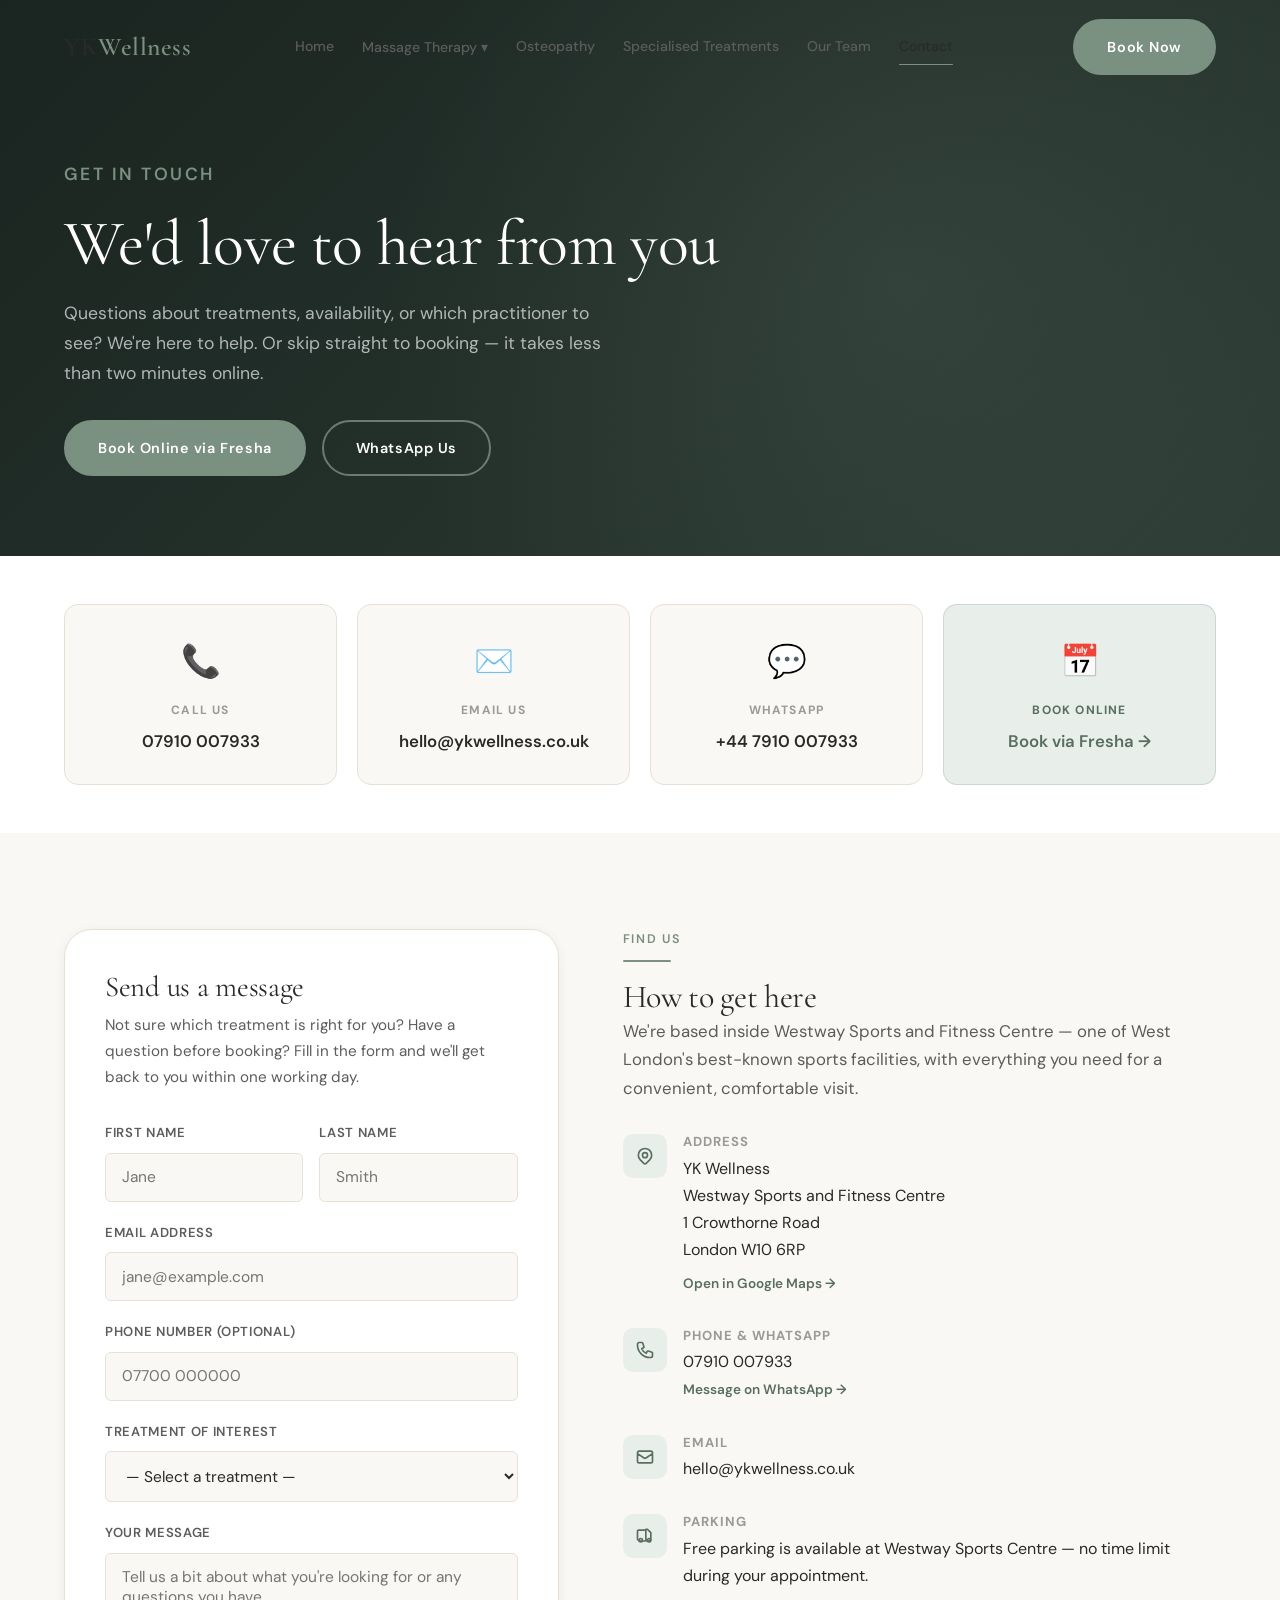
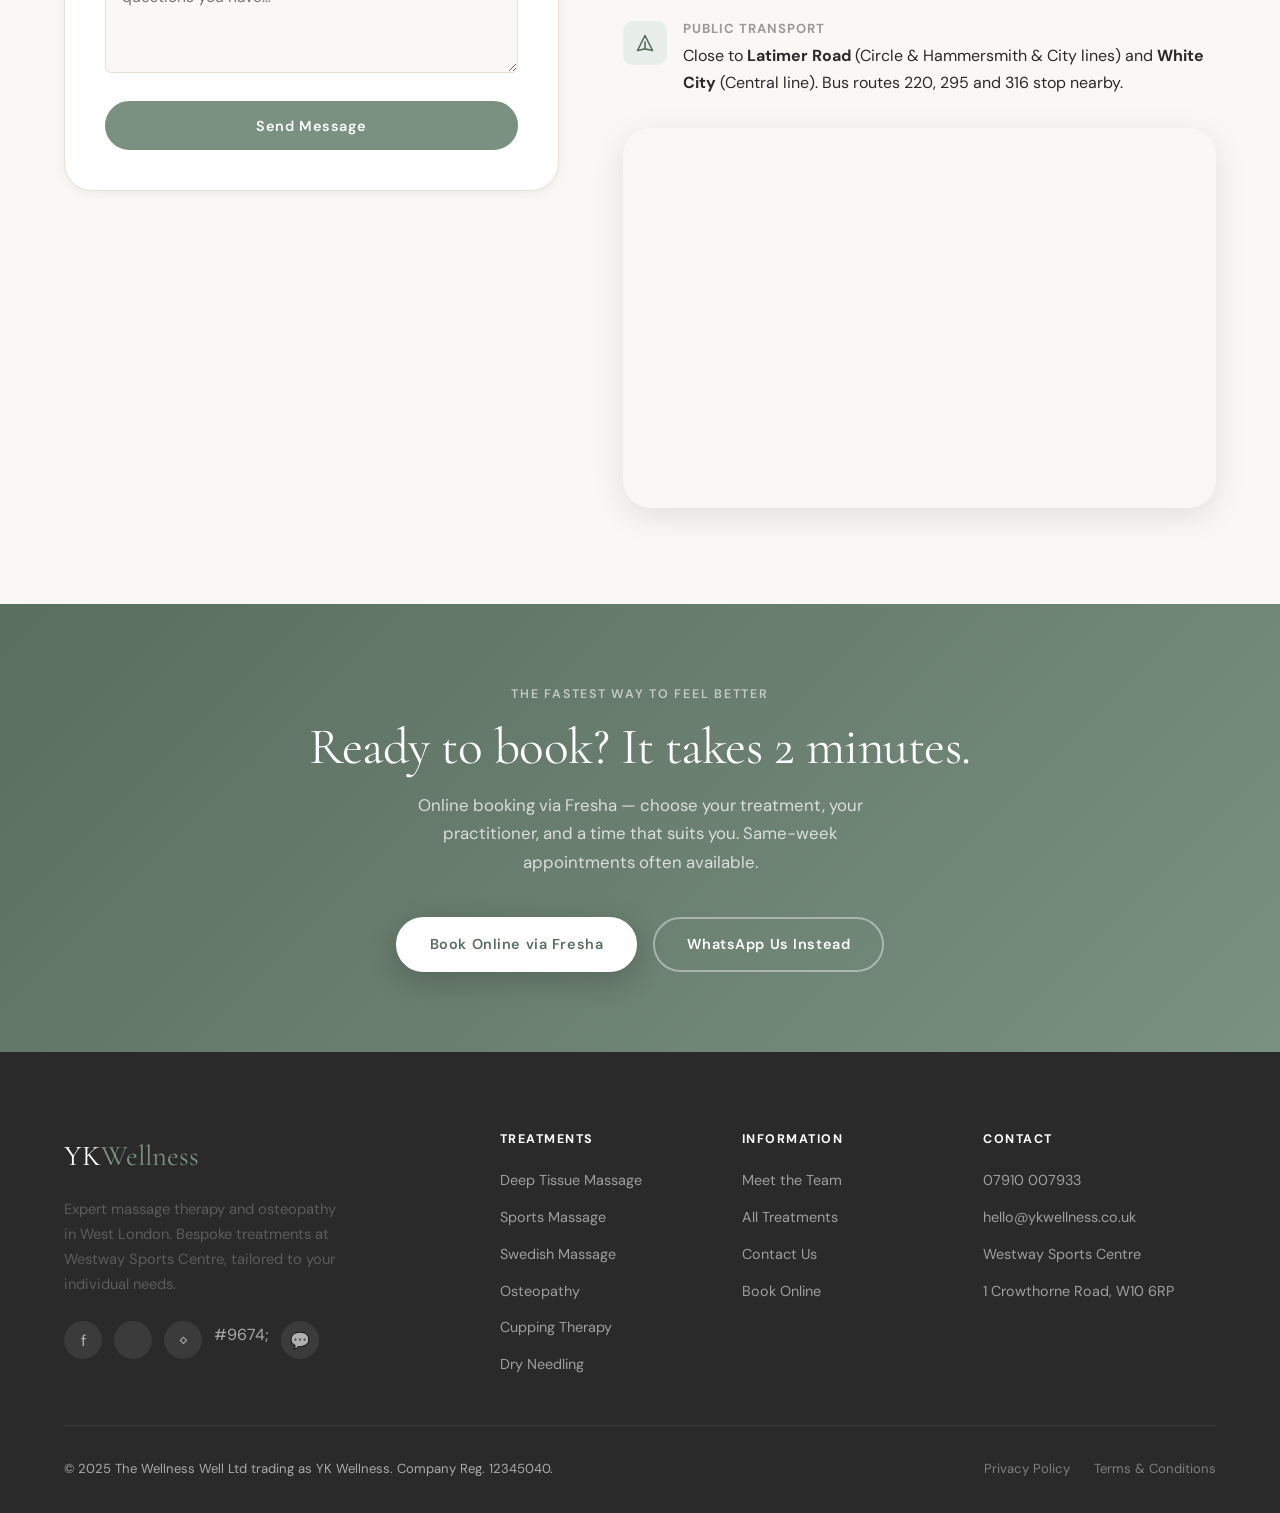
==== contact.html @ 4bd5314b "Add files via upload" ====
<!DOCTYPE html>
<html lang="en">
<head>
  <meta charset="UTF-8" />
  <meta name="viewport" content="width=device-width, initial-scale=1.0" />
  <title>Contact Us | YK Wellness — West London</title>
  <meta name="description" content="Get in touch with YK Wellness at Westway Sports Centre, West London. Call, email or book online via Fresha. Free parking available." />
  <link rel="preconnect" href="https://fonts.googleapis.com" />
  <link rel="preconnect" href="https://fonts.gstatic.com" crossorigin />
  <link href="https://fonts.googleapis.com/css2?family=Cormorant+Garamond:ital,wght@0,300;0,400;0,600;1,300;1,400&family=DM+Sans:wght@400;500;600;700&display=swap" rel="stylesheet" />
  <link rel="stylesheet" href="style.css" />
</head>
<body>
<nav class="nav" id="nav">
  <div class="container">
    <div class="nav__inner">
      <a href="index.html" class="nav__logo">YK<span>Wellness</span></a>
      <div class="nav__links">
        <a href="index.html">Home</a>
        <div class="nav__dropdown">
          <a href="massage-therapy.html">Massage Therapy ▾</a>
          <div class="nav__dropdown-menu">
            <a href="deep-tissue.html">Deep Tissue Massage</a>
            <a href="sports-massage.html">Sports Massage</a>
            <a href="swedish-massage.html">Swedish Massage</a>
            <a href="specialised-treatments.html">CBD Massage</a>
            <a href="specialised-treatments.html">Lymphatic Drainage</a>
          </div>
        </div>
        <a href="osteopathy.html">Osteopathy</a>
        <a href="specialised-treatments.html">Specialised Treatments</a>
        <a href="team.html">Our Team</a>
        <a href="contact.html" class="active">Contact</a>
      </div>
      <a href="https://www.fresha.com/a/yk-wellness-london-westway-sports-fitness-centre-uk-1-crowthorne-road-git4ohyh" target="_blank" class="btn btn-primary nav__cta">Book Now</a>
      <button class="nav__hamburger" id="hamburger"><span></span><span></span><span></span></button>
    </div>
  </div>
</nav>
<div class="nav__mobile" id="mobileNav">
  <a href="index.html">Home</a>
  <a href="massage-therapy.html">Massage Therapy</a>
  <div class="nav__mobile-sub">
    <a href="deep-tissue.html">— Deep Tissue</a>
    <a href="sports-massage.html">— Sports Massage</a>
    <a href="swedish-massage.html">— Swedish Massage</a>
  </div>
  <a href="osteopathy.html">Osteopathy</a>
  <a href="specialised-treatments.html">Specialised Treatments</a>
  <a href="team.html">Our Team</a>
  <a href="contact.html">Contact</a>
  <a href="https://www.fresha.com/a/yk-wellness-london-westway-sports-fitness-centre-uk-1-crowthorne-road-git4ohyh" target="_blank" class="btn btn-primary">Book Appointment</a>
</div>

<div class="page-hero">
  <div class="container page-hero__content">
    <p class="eyebrow">Get in Touch</p>
    <h1>We'd love to hear from you</h1>
    <p>Questions about treatments, availability, or which practitioner to see? We're here to help. Or skip straight to booking — it takes less than two minutes online.</p>
    <div class="page-hero__actions">
      <a href="https://www.fresha.com/a/yk-wellness-london-westway-sports-fitness-centre-uk-1-crowthorne-road-git4ohyh" target="_blank" class="btn btn-primary">Book Online via Fresha</a>
      <a href="https://api.whatsapp.com/send/?phone=%2B447910007933&text&type=phone_number&app_absent=0" target="_blank" class="btn btn-outline" style="color:#fff;border-color:rgba(255,255,255,0.35);">WhatsApp Us</a>
    </div>
  </div>
</div>

<!-- QUICK CONTACT CARDS -->
<section class="bg-white" style="padding:3rem 0;">
  <div class="container">
    <div style="display:grid;grid-template-columns:repeat(auto-fit,minmax(220px,1fr));gap:1.25rem;">
      <a href="tel:07910007933" style="text-decoration:none;">
        <div style="background:var(--ivory);border:1px solid var(--sand);border-radius:var(--radius-md);padding:1.8rem;text-align:center;transition:var(--transition);" onmouseover="this.style.boxShadow='var(--shadow-md)';this.style.transform='translateY(-3px)'" onmouseout="this.style.boxShadow='none';this.style.transform='none'">
          <div style="font-size:2rem;margin-bottom:0.75rem;">📞</div>
          <div style="font-size:0.75rem;font-weight:700;letter-spacing:0.1em;text-transform:uppercase;color:var(--light);margin-bottom:0.4rem;">Call Us</div>
          <div style="font-weight:600;color:var(--charcoal);font-size:1.05rem;">07910 007933</div>
        </div>
      </a>
      <a href="mailto:hello@ykwellness.co.uk" style="text-decoration:none;">
        <div style="background:var(--ivory);border:1px solid var(--sand);border-radius:var(--radius-md);padding:1.8rem;text-align:center;transition:var(--transition);" onmouseover="this.style.boxShadow='var(--shadow-md)';this.style.transform='translateY(-3px)'" onmouseout="this.style.boxShadow='none';this.style.transform='none'">
          <div style="font-size:2rem;margin-bottom:0.75rem;">✉️</div>
          <div style="font-size:0.75rem;font-weight:700;letter-spacing:0.1em;text-transform:uppercase;color:var(--light);margin-bottom:0.4rem;">Email Us</div>
          <div style="font-weight:600;color:var(--charcoal);font-size:1.05rem;">hello@ykwellness.co.uk</div>
        </div>
      </a>
      <a href="https://api.whatsapp.com/send/?phone=%2B447910007933&text&type=phone_number&app_absent=0" target="_blank" style="text-decoration:none;">
        <div style="background:var(--ivory);border:1px solid var(--sand);border-radius:var(--radius-md);padding:1.8rem;text-align:center;transition:var(--transition);" onmouseover="this.style.boxShadow='var(--shadow-md)';this.style.transform='translateY(-3px)'" onmouseout="this.style.boxShadow='none';this.style.transform='none'">
          <div style="font-size:2rem;margin-bottom:0.75rem;">💬</div>
          <div style="font-size:0.75rem;font-weight:700;letter-spacing:0.1em;text-transform:uppercase;color:var(--light);margin-bottom:0.4rem;">WhatsApp</div>
          <div style="font-weight:600;color:var(--charcoal);font-size:1.05rem;">+44 7910 007933</div>
        </div>
      </a>
      <a href="https://www.fresha.com/a/yk-wellness-london-westway-sports-fitness-centre-uk-1-crowthorne-road-git4ohyh" target="_blank" style="text-decoration:none;">
        <div style="background:var(--sage-light);border:1px solid rgba(122,144,128,0.25);border-radius:var(--radius-md);padding:1.8rem;text-align:center;transition:var(--transition);" onmouseover="this.style.boxShadow='var(--shadow-md)';this.style.transform='translateY(-3px)'" onmouseout="this.style.boxShadow='none';this.style.transform='none'">
          <div style="font-size:2rem;margin-bottom:0.75rem;">📅</div>
          <div style="font-size:0.75rem;font-weight:700;letter-spacing:0.1em;text-transform:uppercase;color:var(--sage-dark);margin-bottom:0.4rem;">Book Online</div>
          <div style="font-weight:600;color:var(--sage-dark);font-size:1.05rem;">Book via Fresha →</div>
        </div>
      </a>
    </div>
  </div>
</section>

<!-- FORM + INFO -->
<section class="bg-ivory">
  <div class="container">
    <div class="contact-grid">

      <!-- FORM -->
      <div class="contact-form-wrap fade-up">
        <h3>Send us a message</h3>
        <p>Not sure which treatment is right for you? Have a question before booking? Fill in the form and we'll get back to you within one working day.</p>
        <form onsubmit="handleForm(event)">
          <div class="form-row">
            <div class="form-group">
              <label for="fname">First Name</label>
              <input type="text" id="fname" name="fname" placeholder="Jane" required />
            </div>
            <div class="form-group">
              <label for="lname">Last Name</label>
              <input type="text" id="lname" name="lname" placeholder="Smith" required />
            </div>
          </div>
          <div class="form-group">
            <label for="email">Email Address</label>
            <input type="email" id="email" name="email" placeholder="jane@example.com" required />
          </div>
          <div class="form-group">
            <label for="phone">Phone Number (optional)</label>
            <input type="tel" id="phone" name="phone" placeholder="07700 000000" />
          </div>
          <div class="form-group">
            <label for="treatment">Treatment of Interest</label>
            <select id="treatment" name="treatment">
              <option value="">— Select a treatment —</option>
              <option>Deep Tissue Massage</option>
              <option>Sports Massage</option>
              <option>Swedish Massage</option>
              <option>CBD Massage</option>
              <option>Lymphatic Drainage</option>
              <option>Cupping Therapy</option>
              <option>Dry Needling</option>
              <option>Osteopathy</option>
              <option>Not sure — need advice</option>
            </select>
          </div>
          <div class="form-group">
            <label for="message">Your Message</label>
            <textarea id="message" name="message" placeholder="Tell us a bit about what you're looking for or any questions you have…"></textarea>
          </div>
          <button type="submit" class="btn btn-primary" style="width:100%;justify-content:center;">Send Message</button>
        </form>
        <div id="form-success" style="display:none;margin-top:1.5rem;background:var(--sage-light);border-radius:var(--radius-md);padding:1.5rem;text-align:center;">
          <div style="font-size:2rem;margin-bottom:0.5rem;">✓</div>
          <h4 style="font-family:var(--font-sans);margin-bottom:0.4rem;">Message sent!</h4>
          <p style="font-size:0.9rem;margin:0;">Thanks for getting in touch. We'll reply within one working day.</p>
        </div>
      </div>

      <!-- VISIT INFO -->
      <div class="fade-up">
        <div class="visit-details">
          <div>
            <p class="eyebrow">Find Us</p>
            <div class="divider" style="margin-top:0.6rem;"></div>
            <h2 style="font-size:2rem;margin-top:0.5rem;">How to get here</h2>
            <p>We're based inside Westway Sports and Fitness Centre — one of West London's best-known sports facilities, with everything you need for a convenient, comfortable visit.</p>
          </div>

          <div class="visit-detail-item">
            <div class="visit-detail-icon">
              <svg width="20" height="20" fill="none" viewBox="0 0 24 24" stroke="currentColor" stroke-width="2"><path stroke-linecap="round" stroke-linejoin="round" d="M17.657 16.657L13.414 20.9a1.998 1.998 0 01-2.827 0l-4.244-4.243a8 8 0 1111.314 0z"/><path stroke-linecap="round" stroke-linejoin="round" d="M15 11a3 3 0 11-6 0 3 3 0 016 0z"/></svg>
            </div>
            <div>
              <h4>Address</h4>
              <p>YK Wellness<br />Westway Sports and Fitness Centre<br />1 Crowthorne Road<br />London W10 6RP</p>
              <a href="https://maps.google.com/?q=Westway+Sports+Centre+1+Crowthorne+Road+London+W10+6RP" target="_blank" style="display:inline-flex;align-items:center;gap:0.4rem;font-size:0.85rem;font-weight:600;color:var(--sage-dark);margin-top:0.5rem;">Open in Google Maps →</a>
            </div>
          </div>

          <div class="visit-detail-item">
            <div class="visit-detail-icon">
              <svg width="20" height="20" fill="none" viewBox="0 0 24 24" stroke="currentColor" stroke-width="2"><path stroke-linecap="round" stroke-linejoin="round" d="M3 5a2 2 0 012-2h3.28a1 1 0 01.948.684l1.498 4.493a1 1 0 01-.502 1.21l-2.257 1.13a11.042 11.042 0 005.516 5.516l1.13-2.257a1 1 0 011.21-.502l4.493 1.498a1 1 0 01.684.949V19a2 2 0 01-2 2h-1C9.716 21 3 14.284 3 6V5z"/></svg>
            </div>
            <div>
              <h4>Phone &amp; WhatsApp</h4>
              <a href="tel:07910007933" style="display:block;font-size:1rem;color:var(--charcoal);">07910 007933</a>
              <a href="https://api.whatsapp.com/send/?phone=%2B447910007933&text&type=phone_number&app_absent=0" target="_blank" style="font-size:0.85rem;color:var(--sage-dark);font-weight:600;">Message on WhatsApp →</a>
            </div>
          </div>

          <div class="visit-detail-item">
            <div class="visit-detail-icon">
              <svg width="20" height="20" fill="none" viewBox="0 0 24 24" stroke="currentColor" stroke-width="2"><path stroke-linecap="round" stroke-linejoin="round" d="M3 8l7.89 5.26a2 2 0 002.22 0L21 8M5 19h14a2 2 0 002-2V7a2 2 0 00-2-2H5a2 2 0 00-2 2v10a2 2 0 002 2z"/></svg>
            </div>
            <div>
              <h4>Email</h4>
              <a href="mailto:hello@ykwellness.co.uk" style="font-size:1rem;color:var(--charcoal);">hello@ykwellness.co.uk</a>
            </div>
          </div>

          <div class="visit-detail-item">
            <div class="visit-detail-icon">
              <svg width="20" height="20" fill="none" viewBox="0 0 24 24" stroke="currentColor" stroke-width="2"><path d="M9 17a2 2 0 11-4 0 2 2 0 014 0zM19 17a2 2 0 11-4 0 2 2 0 014 0z"/><path stroke-linecap="round" stroke-linejoin="round" d="M13 16V6a1 1 0 00-1-1H4a1 1 0 00-1 1v10l2 2h10M13 16l2 2h2l2-2V8l-4-4h-2"/></svg>
            </div>
            <div>
              <h4>Parking</h4>
              <p>Free parking is available at Westway Sports Centre — no time limit during your appointment.</p>
            </div>
          </div>

          <div class="visit-detail-item">
            <div class="visit-detail-icon">
              <svg width="20" height="20" fill="none" viewBox="0 0 24 24" stroke="currentColor" stroke-width="2"><path stroke-linecap="round" stroke-linejoin="round" d="M12 19l9 2-9-18-9 18 9-2zm0 0v-8"/></svg>
            </div>
            <div>
              <h4>Public Transport</h4>
              <p>Close to <strong>Latimer Road</strong> (Circle &amp; Hammersmith &amp; City lines) and <strong>White City</strong> (Central line). Bus routes 220, 295 and 316 stop nearby.</p>
            </div>
          </div>

          <!-- Map placeholder -->
          <div style="border-radius:var(--radius-lg);overflow:hidden;box-shadow:var(--shadow-md);">
            <iframe src="https://www.google.com/maps/embed?pb=!1m18!1m12!1m3!1d2783.496058748103!2d-0.22262122325936398!3d51.51615701006345!2m3!1f0!2f0!3f0!3m2!1i1024!2i768!4f13.1!3m3!1m2!1s0x48761018edd5e72d%3A0xad5518ba53d1a609!2sYK%20Wellness!5e1!3m2!1sen!2suk!4v1776879716383!5m2!1sen!2suk" width="100%" height="380" style="border:0;display:block;" allowfullscreen="" loading="lazy" referrerpolicy="no-referrer-when-downgrade"></iframe>
          </div>
        </div>
      </div>

    </div>
  </div>
</section>

<!-- BOOKING CTA -->
<div class="cta-band">
  <div class="container">
    <p class="eyebrow" style="color:rgba(255,255,255,0.6);margin-bottom:0.75rem;">The fastest way to feel better</p>
    <h2>Ready to book? It takes 2 minutes.</h2>
    <p>Online booking via Fresha — choose your treatment, your practitioner, and a time that suits you. Same-week appointments often available.</p>
    <div style="display:flex;gap:1rem;justify-content:center;flex-wrap:wrap;">
      <a href="https://www.fresha.com/a/yk-wellness-london-westway-sports-fitness-centre-uk-1-crowthorne-road-git4ohyh" target="_blank" class="btn btn-white">Book Online via Fresha</a>
      <a href="https://api.whatsapp.com/send/?phone=%2B447910007933&text&type=phone_number&app_absent=0" target="_blank" class="btn btn-outline" style="color:#fff;border-color:rgba(255,255,255,0.4);">WhatsApp Us Instead</a>
    </div>
  </div>
</div>

<footer>
  <div class="container">
    <div class="footer-grid">
      <div class="footer-brand">
        <a href="index.html" class="footer-logo">YK<span>Wellness</span></a>
        <p>Expert massage therapy and osteopathy in West London. Bespoke treatments at Westway Sports Centre, tailored to your individual needs.</p>
        <div class="footer-social">
          <a href="https://www.facebook.com/ykwellness.london/" target="_blank" class="social-btn" aria-label="Facebook">f</a>
          <a href="https://www.instagram.com/ykwellness/" target="_blank" class="social-btn" aria-label="Instagram"><a href="#" class="social-btn">&#9674;</a>#9674;</a>
          <a href="https://api.whatsapp.com/send/?phone=%2B447910007933&text&type=phone_number&app_absent=0" class="social-btn">&#128172;</a>
        </div>
      </div>
      <div class="footer-col"><h5>Treatments</h5><ul><li><a href="deep-tissue.html">Deep Tissue Massage</a></li><li><a href="sports-massage.html">Sports Massage</a></li><li><a href="swedish-massage.html">Swedish Massage</a></li><li><a href="osteopathy.html">Osteopathy</a></li><li><a href="specialised-treatments.html">Cupping Therapy</a></li><li><a href="specialised-treatments.html">Dry Needling</a></li></ul></div>
      <div class="footer-col"><h5>Information</h5><ul><li><a href="team.html">Meet the Team</a></li><li><a href="massage-therapy.html">All Treatments</a></li><li><a href="contact.html">Contact Us</a></li><li><a href="https://www.fresha.com/a/yk-wellness-london-westway-sports-fitness-centre-uk-1-crowthorne-road-git4ohyh" target="_blank">Book Online</a></li></ul></div>
      <div class="footer-col"><h5>Contact</h5><ul><li><a href="tel:07910007933">07910 007933</a></li><li><a href="mailto:hello@ykwellness.co.uk">hello@ykwellness.co.uk</a></li><li><a href="#">Westway Sports Centre</a></li><li><a href="#">1 Crowthorne Road, W10 6RP</a></li></ul></div>
    </div>
    <div class="footer-bottom">
      <span>© 2025 The Wellness Well Ltd trading as YK Wellness. Company Reg. 12345040.</span>
      <div style="display:flex;gap:1.5rem;"><a href="#">Privacy Policy</a><a href="#">Terms & Conditions</a></div>
    </div>
  </div>
</footer>

<script src="main.js"></script>
<script>
function handleForm(e) {
  e.preventDefault();
  document.querySelector('form').style.display = 'none';
  document.getElementById('form-success').style.display = 'block';
}
</script>
</body>
</html>
---- style.css ----
/* =============================================
   YK WELLNESS — Design System
   ============================================= */

:root {
  --ivory:     #faf8f5;
  --white:     #ffffff;
  --sand:      #e8e0d5;
  --stone:     #c9bfb0;
  --sage:      #7a9080;
  --sage-dark: #5a6e60;
  --sage-light:#e8eeea;
  --charcoal:  #2a2a2a;
  --mid:       #5c5c5c;
  --light:     #9a9a9a;
  --accent:    #b5825a;
  --accent-lt: #f5ede6;

  --font-serif: 'Cormorant Garamond', 'Georgia', serif;
  --font-sans:  'DM Sans', 'Helvetica Neue', sans-serif;

  --radius-sm: 6px;
  --radius-md: 14px;
  --radius-lg: 28px;
  --shadow-sm: 0 2px 12px rgba(0,0,0,0.06);
  --shadow-md: 0 8px 32px rgba(0,0,0,0.10);
  --shadow-lg: 0 20px 60px rgba(0,0,0,0.14);
  --transition: all 0.3s cubic-bezier(0.4,0,0.2,1);
}

/* Reset */
*, *::before, *::after { box-sizing: border-box; margin: 0; padding: 0; }
html { scroll-behavior: smooth; font-size: 16px; }
body {
  font-family: var(--font-sans);
  background: var(--ivory);
  color: var(--charcoal);
  line-height: 1.7;
  -webkit-font-smoothing: antialiased;
}
img { max-width: 100%; display: block; }
a { color: inherit; text-decoration: none; }
ul { list-style: none; }

/* Typography */
h1,h2,h3,h4,h5 {
  font-family: var(--font-serif);
  font-weight: 400;
  line-height: 1.2;
  letter-spacing: -0.01em;
}
h1 { font-size: clamp(2.6rem, 6vw, 5rem); }
h2 { font-size: clamp(2rem, 4vw, 3.2rem); }
h3 { font-size: clamp(1.4rem, 2.5vw, 2rem); }
h4 { font-size: 1.25rem; }
p  { color: var(--mid); font-size: 1.05rem; }

.eyebrow {
  font-family: var(--font-sans);
  font-size: 0.78rem;
  font-weight: 600;
  letter-spacing: 0.14em;
  text-transform: uppercase;
  color: var(--sage);
}

/* Layout */
.container { max-width: 1200px; margin: 0 auto; padding: 0 1.5rem; }
.container--narrow { max-width: 780px; margin: 0 auto; padding: 0 1.5rem; }
section { padding: 6rem 0; }

/* Buttons */
.btn {
  display: inline-flex;
  align-items: center;
  gap: 0.5rem;
  font-family: var(--font-sans);
  font-size: 0.9rem;
  font-weight: 600;
  letter-spacing: 0.04em;
  padding: 0.85rem 2rem;
  border-radius: 100px;
  border: 2px solid transparent;
  cursor: pointer;
  transition: var(--transition);
  white-space: nowrap;
}
.btn-primary {
  background: var(--sage);
  color: var(--white);
  border-color: var(--sage);
}
.btn-primary:hover {
  background: var(--sage-dark);
  border-color: var(--sage-dark);
  transform: translateY(-1px);
  box-shadow: 0 6px 20px rgba(90,110,96,0.35);
}
.btn-outline {
  background: transparent;
  color: var(--charcoal);
  border-color: var(--charcoal);
}
.btn-outline:hover {
  background: var(--charcoal);
  color: var(--white);
  transform: translateY(-1px);
}
.btn-white {
  background: var(--white);
  color: var(--sage-dark);
  border-color: var(--white);
}
.btn-white:hover {
  background: var(--ivory);
  transform: translateY(-1px);
  box-shadow: 0 6px 20px rgba(0,0,0,0.12);
}

/* =============================================
   NAVIGATION
   ============================================= */
.nav {
  position: fixed;
  top: 0; left: 0; right: 0;
  z-index: 1000;
  transition: var(--transition);
  padding: 1.2rem 0;
}
.nav.scrolled {
  background: rgba(250,248,245,0.96);
  backdrop-filter: blur(12px);
  -webkit-backdrop-filter: blur(12px);
  box-shadow: 0 1px 0 rgba(0,0,0,0.06);
  padding: 0.8rem 0;
}
.nav__inner {
  display: flex;
  align-items: center;
  justify-content: space-between;
  gap: 2rem;
}
.nav__logo {
  font-family: var(--font-serif);
  font-size: 1.6rem;
  font-weight: 600;
  color: var(--charcoal);
  letter-spacing: 0.02em;
  flex-shrink: 0;
}
.nav__logo span { color: var(--sage); }
.nav__links {
  display: flex;
  align-items: center;
  gap: 0.25rem;
}
.nav__links a {
  font-size: 0.88rem;
  font-weight: 500;
  color: var(--mid);
  padding: 0.4rem 0.75rem;
  border-radius: 6px;
  transition: var(--transition);
  position: relative;
}
.nav__links a:hover, .nav__links a.active { color: var(--charcoal); }
.nav__links a::after {
  content: '';
  position: absolute;
  bottom: 0; left: 0.75rem; right: 0.75rem;
  height: 1.5px;
  background: var(--sage);
  transform: scaleX(0);
  transition: var(--transition);
  border-radius: 2px;
}
.nav__links a:hover::after, .nav__links a.active::after { transform: scaleX(1); }

/* Dropdown */
.nav__dropdown { position: relative; }
.nav__dropdown-menu {
  position: absolute;
  top: calc(100% + 0.75rem);
  left: 50%;
  transform: translateX(-50%) translateY(8px);
  background: var(--white);
  border-radius: var(--radius-md);
  box-shadow: var(--shadow-lg);
  padding: 0.75rem;
  min-width: 220px;
  opacity: 0;
  pointer-events: none;
  transition: var(--transition);
  border: 1px solid var(--sand);
}
.nav__dropdown:hover .nav__dropdown-menu,
.nav__dropdown:focus-within .nav__dropdown-menu {
  opacity: 1;
  pointer-events: all;
  transform: translateX(-50%) translateY(0);
}
.nav__dropdown-menu a {
  display: block;
  padding: 0.55rem 0.9rem;
  border-radius: 6px;
  font-size: 0.88rem;
  color: var(--mid);
  white-space: nowrap;
}
.nav__dropdown-menu a::after { display: none; }
.nav__dropdown-menu a:hover { background: var(--sage-light); color: var(--sage-dark); }

.nav__cta { margin-left: 1rem; }
.nav__hamburger {
  display: none;
  flex-direction: column;
  gap: 5px;
  background: none;
  border: none;
  cursor: pointer;
  padding: 4px;
}
.nav__hamburger span {
  width: 24px;
  height: 2px;
  background: var(--charcoal);
  border-radius: 2px;
  transition: var(--transition);
  display: block;
}

/* Mobile nav */
.nav__mobile {
  display: none;
  position: fixed;
  inset: 0;
  background: var(--white);
  z-index: 999;
  flex-direction: column;
  padding: 6rem 2rem 3rem;
  overflow-y: auto;
}
.nav__mobile.open { display: flex; }
.nav__mobile a {
  font-family: var(--font-serif);
  font-size: 2rem;
  color: var(--charcoal);
  padding: 0.6rem 0;
  border-bottom: 1px solid var(--sand);
  display: block;
}
.nav__mobile a:last-child { border-bottom: none; }
.nav__mobile .nav__mobile-sub {
  padding-left: 1rem;
}
.nav__mobile .nav__mobile-sub a {
  font-family: var(--font-sans);
  font-size: 1rem;
  color: var(--mid);
}
.nav__mobile .btn { margin-top: 2rem; align-self: flex-start; }

/* =============================================
   HERO
   ============================================= */
.hero {
  min-height: 100vh;
  display: flex;
  flex-direction: column;
  justify-content: flex-end;
  padding-bottom: 5rem;
  background: var(--charcoal);
  position: relative;
  overflow: hidden;
}
.hero__bg {
  position: absolute;
  inset: 0;
  background: linear-gradient(
    135deg,
    #1a2420 0%,
    #2d3d35 40%,
    #3d4f45 70%,
    #4a5f54 100%
  );
}
.hero__pattern {
  position: absolute;
  inset: 0;
  background-image:
    radial-gradient(circle at 20% 80%, rgba(122,144,128,0.18) 0%, transparent 50%),
    radial-gradient(circle at 80% 20%, rgba(181,130,90,0.12) 0%, transparent 50%),
    radial-gradient(circle at 50% 50%, rgba(255,255,255,0.03) 0%, transparent 60%);
}
.hero__content {
  position: relative;
  z-index: 2;
  max-width: 800px;
}
.hero__eyebrow {
  color: var(--sage);
  margin-bottom: 1.5rem;
}
.hero h1 {
  color: var(--white);
  margin-bottom: 1.5rem;
  font-weight: 300;
}
.hero h1 em {
  font-style: italic;
  color: rgba(255,255,255,0.6);
}
.hero__sub {
  color: rgba(255,255,255,0.65);
  font-size: 1.15rem;
  max-width: 520px;
  margin-bottom: 2.5rem;
}
.hero__actions { display: flex; gap: 1rem; flex-wrap: wrap; }

.hero__scroll {
  position: absolute;
  bottom: 2rem;
  right: 2rem;
  z-index: 2;
  display: flex;
  flex-direction: column;
  align-items: center;
  gap: 0.5rem;
  color: rgba(255,255,255,0.4);
  font-size: 0.72rem;
  letter-spacing: 0.12em;
  text-transform: uppercase;
}
.hero__scroll-line {
  width: 1px;
  height: 60px;
  background: linear-gradient(to bottom, rgba(255,255,255,0.4), transparent);
  animation: scrollLine 2s ease-in-out infinite;
}
@keyframes scrollLine {
  0%   { transform: scaleY(0); transform-origin: top; }
  50%  { transform: scaleY(1); transform-origin: top; }
  51%  { transform: scaleY(1); transform-origin: bottom; }
  100% { transform: scaleY(0); transform-origin: bottom; }
}

/* =============================================
   TRUST BAR
   ============================================= */
.trust-bar {
  background: var(--white);
  border-bottom: 1px solid var(--sand);
  padding: 1.2rem 0;
}
.trust-bar__inner {
  display: flex;
  align-items: center;
  justify-content: center;
  gap: 2.5rem;
  flex-wrap: wrap;
}
.trust-item {
  display: flex;
  align-items: center;
  gap: 0.6rem;
  font-size: 0.85rem;
  font-weight: 500;
  color: var(--mid);
}
.trust-item svg { color: var(--sage); flex-shrink: 0; }
.trust-divider { width: 1px; height: 20px; background: var(--sand); }

/* =============================================
   SECTION HEADERS
   ============================================= */
.section-header {
  margin-bottom: 4rem;
}
.section-header--center { text-align: center; }
.section-header h2 { margin-top: 0.6rem; margin-bottom: 1rem; }
.section-header p { max-width: 560px; }
.section-header--center p { margin: 0 auto; }

/* =============================================
   TREATMENT CARDS
   ============================================= */
.treatments-grid {
  display: grid;
  grid-template-columns: repeat(auto-fit, minmax(300px, 1fr));
  gap: 1.5rem;
}
.treatment-card {
  background: var(--white);
  border-radius: var(--radius-lg);
  overflow: hidden;
  border: 1px solid var(--sand);
  transition: var(--transition);
  display: flex;
  flex-direction: column;
}
.treatment-card:hover {
  box-shadow: var(--shadow-lg);
  transform: translateY(-4px);
  border-color: var(--stone);
}
.treatment-card__visual {
  height: 200px;
  display: flex;
  align-items: center;
  justify-content: center;
  font-size: 3rem;
  position: relative;
  overflow: hidden;
}
.treatment-card__body {
  padding: 1.8rem;
  flex: 1;
  display: flex;
  flex-direction: column;
}
.treatment-card__tag {
  font-size: 0.75rem;
  font-weight: 600;
  letter-spacing: 0.1em;
  text-transform: uppercase;
  color: var(--sage);
  margin-bottom: 0.5rem;
}
.treatment-card h3 { margin-bottom: 0.75rem; font-size: 1.5rem; }
.treatment-card p { font-size: 0.95rem; flex: 1; }
.treatment-card__price {
  display: flex;
  align-items: center;
  gap: 0.5rem;
  margin-top: 1.25rem;
  padding-top: 1.25rem;
  border-top: 1px solid var(--sand);
}
.treatment-card__price-from { font-size: 0.8rem; color: var(--light); }
.treatment-card__price-val {
  font-family: var(--font-serif);
  font-size: 1.6rem;
  color: var(--charcoal);
}
.treatment-card__price-unit { font-size: 0.8rem; color: var(--light); }
.treatment-card__link {
  margin-top: 1.25rem;
  display: inline-flex;
  align-items: center;
  gap: 0.4rem;
  font-size: 0.88rem;
  font-weight: 600;
  color: var(--sage-dark);
  transition: var(--transition);
}
.treatment-card__link:hover { gap: 0.7rem; }
.treatment-card__link svg { transition: var(--transition); }

/* Visual gradients */
.vis-deep    { background: linear-gradient(135deg, #2d3d35, #4a5f54); }
.vis-sports  { background: linear-gradient(135deg, #1a2e3a, #2d4a5a); }
.vis-swedish { background: linear-gradient(135deg, #3d3020, #5c4a30); }
.vis-osteo   { background: linear-gradient(135deg, #2a2040, #3d3060); }
.vis-cupping { background: linear-gradient(135deg, #3a1a1a, #5a2a20); }
.vis-needling{ background: linear-gradient(135deg, #1a2a3a, #2a3d4a); }
.vis-cbd     { background: linear-gradient(135deg, #1a2d25, #2a4535); }
.vis-lymph   { background: linear-gradient(135deg, #2a2d3a, #3a3d55); }

.vis-icon {
  font-size: 4rem;
  opacity: 0.7;
  filter: saturate(0) brightness(2);
}

/* =============================================
   INTRO / ABOUT STRIP
   ============================================= */
.intro-split {
  display: grid;
  grid-template-columns: 1fr 1fr;
  gap: 5rem;
  align-items: center;
}
.intro-split__visual {
  position: relative;
  border-radius: var(--radius-lg);
  overflow: hidden;
}
.intro-split__box {
  background: linear-gradient(135deg, #2d3d35 0%, #4a5f54 100%);
  border-radius: var(--radius-lg);
  aspect-ratio: 4/5;
  display: flex;
  align-items: center;
  justify-content: center;
  font-size: 8rem;
  position: relative;
  overflow: hidden;
}
.intro-split__box::after {
  content: '';
  position: absolute;
  inset: 0;
  background: linear-gradient(to bottom, transparent 40%, rgba(0,0,0,0.3));
}
.intro-split__badge {
  position: absolute;
  bottom: 1.5rem;
  left: 1.5rem;
  background: var(--white);
  border-radius: var(--radius-md);
  padding: 1.1rem 1.4rem;
  box-shadow: var(--shadow-md);
  z-index: 2;
}
.intro-split__badge-num {
  font-family: var(--font-serif);
  font-size: 2.4rem;
  color: var(--charcoal);
  line-height: 1;
}
.intro-split__badge-label { font-size: 0.78rem; color: var(--light); margin-top: 0.2rem; }

.intro-split__text { display: flex; flex-direction: column; gap: 1.5rem; }
.intro-split__text h2 { margin-top: 0.4rem; }
.intro-split__text p { font-size: 1.05rem; }
.intro-split__stats {
  display: grid;
  grid-template-columns: 1fr 1fr;
  gap: 1rem;
  margin-top: 0.5rem;
}
.stat-box {
  background: var(--white);
  border: 1px solid var(--sand);
  border-radius: var(--radius-md);
  padding: 1.2rem;
}
.stat-box__num {
  font-family: var(--font-serif);
  font-size: 2.2rem;
  color: var(--charcoal);
  line-height: 1;
}
.stat-box__label { font-size: 0.82rem; color: var(--light); margin-top: 0.3rem; }

/* =============================================
   TESTIMONIALS
   ============================================= */
.testimonials { background: var(--charcoal); }
.testimonials .eyebrow { color: var(--sage); }
.testimonials .section-header h2 { color: var(--white); }
.testimonials-grid {
  display: grid;
  grid-template-columns: repeat(auto-fit, minmax(280px, 1fr));
  gap: 1.5rem;
  margin-top: 3rem;
}
.testimonial-card {
  background: rgba(255,255,255,0.05);
  border: 1px solid rgba(255,255,255,0.08);
  border-radius: var(--radius-lg);
  padding: 2rem;
  transition: var(--transition);
}
.testimonial-card:hover {
  background: rgba(255,255,255,0.08);
  border-color: rgba(255,255,255,0.14);
}
.testimonial-card__stars {
  display: flex;
  gap: 3px;
  margin-bottom: 1rem;
  color: #f5c842;
  font-size: 0.9rem;
}
.testimonial-card__quote {
  color: rgba(255,255,255,0.8);
  font-size: 1rem;
  line-height: 1.7;
  margin-bottom: 1.5rem;
  font-style: italic;
}
.testimonial-card__author {
  display: flex;
  align-items: center;
  gap: 0.75rem;
}
.testimonial-card__avatar {
  width: 40px; height: 40px;
  border-radius: 50%;
  background: var(--sage);
  display: flex;
  align-items: center;
  justify-content: center;
  font-size: 1rem;
  font-weight: 600;
  color: var(--white);
  flex-shrink: 0;
}
.testimonial-card__name {
  font-weight: 600;
  font-size: 0.9rem;
  color: var(--white);
}
.testimonial-card__via { font-size: 0.78rem; color: rgba(255,255,255,0.4); }

/* =============================================
   LOCATION / VISIT
   ============================================= */
.visit-split {
  display: grid;
  grid-template-columns: 1fr 1.2fr;
  gap: 4rem;
  align-items: start;
}
.visit-details { display: flex; flex-direction: column; gap: 2rem; }
.visit-detail-item { display: flex; gap: 1rem; align-items: flex-start; }
.visit-detail-icon {
  width: 44px; height: 44px;
  background: var(--sage-light);
  border-radius: 10px;
  display: flex;
  align-items: center;
  justify-content: center;
  color: var(--sage-dark);
  flex-shrink: 0;
}
.visit-detail-item h4 { font-family: var(--font-sans); font-size: 0.82rem; font-weight: 700; letter-spacing: 0.08em; text-transform: uppercase; color: var(--light); margin-bottom: 0.3rem; }
.visit-detail-item p, .visit-detail-item a { font-size: 1rem; color: var(--charcoal); }
.visit-detail-item a:hover { color: var(--sage); }

.map-placeholder {
  background: linear-gradient(135deg, #2d3d35 0%, #4a5f54 100%);
  border-radius: var(--radius-lg);
  aspect-ratio: 4/3;
  display: flex;
  flex-direction: column;
  align-items: center;
  justify-content: center;
  gap: 1rem;
  color: rgba(255,255,255,0.6);
  font-size: 3rem;
  position: relative;
  overflow: hidden;
}
.map-placeholder__label {
  font-size: 0.9rem;
  font-family: var(--font-sans);
  font-weight: 600;
  color: rgba(255,255,255,0.7);
  letter-spacing: 0.06em;
}

/* =============================================
   CTA BAND
   ============================================= */
.cta-band {
  background: linear-gradient(135deg, var(--sage-dark) 0%, var(--sage) 100%);
  padding: 5rem 0;
  text-align: center;
}
.cta-band h2 { color: var(--white); margin-bottom: 0.75rem; }
.cta-band p { color: rgba(255,255,255,0.75); max-width: 500px; margin: 0 auto 2.5rem; }
.cta-band .btn-white { box-shadow: 0 8px 30px rgba(0,0,0,0.2); }

/* =============================================
   PAGE HERO (inner pages)
   ============================================= */
.page-hero {
  padding: 10rem 0 5rem;
  background: linear-gradient(135deg, #1a2420, #2d3d35);
  position: relative;
  overflow: hidden;
}
.page-hero::after {
  content: '';
  position: absolute;
  inset: 0;
  background-image: radial-gradient(circle at 70% 50%, rgba(122,144,128,0.15) 0%, transparent 55%);
}
.page-hero__content { position: relative; z-index: 2; }
.page-hero .eyebrow { color: var(--sage); margin-bottom: 1rem; }
.page-hero h1 { color: var(--white); margin-bottom: 1rem; font-size: clamp(2.2rem, 5vw, 4rem); }
.page-hero p { color: rgba(255,255,255,0.65); max-width: 560px; font-size: 1.1rem; }
.page-hero__actions { margin-top: 2rem; display: flex; gap: 1rem; flex-wrap: wrap; }

/* =============================================
   PRICE TABLE
   ============================================= */
.price-table {
  background: var(--white);
  border-radius: var(--radius-lg);
  border: 1px solid var(--sand);
  overflow: hidden;
  box-shadow: var(--shadow-sm);
}
.price-row {
  display: flex;
  align-items: center;
  justify-content: space-between;
  padding: 1.2rem 1.8rem;
  border-bottom: 1px solid var(--sand);
  gap: 1rem;
  transition: var(--transition);
}
.price-row:last-child { border-bottom: none; }
.price-row:hover { background: var(--ivory); }
.price-row__duration { font-weight: 600; font-size: 0.95rem; }
.price-row__desc { font-size: 0.88rem; color: var(--light); }
.price-row__amount {
  font-family: var(--font-serif);
  font-size: 1.6rem;
  color: var(--charcoal);
  white-space: nowrap;
}

/* =============================================
   TEAM CARDS
   ============================================= */
.team-grid {
  display: grid;
  grid-template-columns: repeat(auto-fit, minmax(280px, 1fr));
  gap: 2rem;
}
.team-card {
  background: var(--white);
  border-radius: var(--radius-lg);
  overflow: hidden;
  border: 1px solid var(--sand);
  transition: var(--transition);
}
.team-card:hover { box-shadow: var(--shadow-md); transform: translateY(-3px); }
.team-card__avatar {
  height: 200px;
  display: flex;
  align-items: center;
  justify-content: center;
  font-size: 5rem;
  background: linear-gradient(135deg, #2d3d35, #4a5f54);
  position: relative;
}
.team-card__avatar-initials {
  width: 80px; height: 80px;
  border-radius: 50%;
  background: rgba(255,255,255,0.15);
  border: 2px solid rgba(255,255,255,0.25);
  display: flex;
  align-items: center;
  justify-content: center;
  font-family: var(--font-serif);
  font-size: 1.8rem;
  color: var(--white);
}
.team-card__avatar img {
  width: 100%;
  height: 100%;
  object-fit: cover;
  object-position: top center;
  display: block;
}
.team-card__body { padding: 1.8rem; }
.team-card__name { font-size: 1.4rem; margin-bottom: 0.2rem; }
.team-card__role { font-size: 0.85rem; color: var(--sage); font-weight: 600; text-transform: uppercase; letter-spacing: 0.08em; margin-bottom: 0.9rem; }
.team-card__bio { font-size: 0.92rem; line-height: 1.65; color: var(--mid); margin-bottom: 1rem; }
.team-card__availability { font-size: 0.82rem; color: var(--light); }
.team-card__availability strong { color: var(--charcoal); font-weight: 600; }
.team-card__tags {
  display: flex;
  flex-wrap: wrap;
  gap: 0.4rem;
  margin-top: 1rem;
}
.tag {
  font-size: 0.75rem;
  font-weight: 500;
  padding: 0.25rem 0.65rem;
  border-radius: 100px;
  background: var(--sage-light);
  color: var(--sage-dark);
}

/* =============================================
   FAQ
   ============================================= */
.faq-list { display: flex; flex-direction: column; gap: 0.75rem; }
.faq-item {
  background: var(--white);
  border: 1px solid var(--sand);
  border-radius: var(--radius-md);
  overflow: hidden;
}
.faq-question {
  display: flex;
  justify-content: space-between;
  align-items: center;
  padding: 1.4rem 1.8rem;
  cursor: pointer;
  font-weight: 600;
  font-size: 1rem;
  color: var(--charcoal);
  transition: var(--transition);
  gap: 1rem;
  user-select: none;
}
.faq-question:hover { background: var(--ivory); }
.faq-question svg {
  flex-shrink: 0;
  color: var(--sage);
  transition: transform 0.3s ease;
}
.faq-item.open .faq-question svg { transform: rotate(45deg); }
.faq-answer {
  padding: 0 1.8rem;
  max-height: 0;
  overflow: hidden;
  transition: max-height 0.35s ease, padding 0.35s ease;
}
.faq-item.open .faq-answer {
  max-height: 400px;
  padding-bottom: 1.6rem;
}
.faq-answer p { font-size: 0.97rem; }

/* =============================================
   CONTACT PAGE
   ============================================= */
.contact-grid {
  display: grid;
  grid-template-columns: 1fr 1.2fr;
  gap: 4rem;
  align-items: start;
}
.contact-form-wrap {
  background: var(--white);
  border-radius: var(--radius-lg);
  padding: 2.5rem;
  border: 1px solid var(--sand);
  box-shadow: var(--shadow-sm);
}
.contact-form-wrap h3 { font-size: 1.8rem; margin-bottom: 0.5rem; }
.contact-form-wrap p { font-size: 0.95rem; margin-bottom: 2rem; }
.form-group { margin-bottom: 1.25rem; }
.form-group label {
  display: block;
  font-size: 0.82rem;
  font-weight: 600;
  letter-spacing: 0.05em;
  text-transform: uppercase;
  color: var(--mid);
  margin-bottom: 0.5rem;
}
.form-group input,
.form-group select,
.form-group textarea {
  width: 100%;
  background: var(--ivory);
  border: 1.5px solid var(--sand);
  border-radius: var(--radius-sm);
  padding: 0.85rem 1rem;
  font-size: 0.97rem;
  font-family: var(--font-sans);
  color: var(--charcoal);
  transition: var(--transition);
  outline: none;
}
.form-group input:focus,
.form-group select:focus,
.form-group textarea:focus {
  border-color: var(--sage);
  background: var(--white);
  box-shadow: 0 0 0 3px rgba(122,144,128,0.15);
}
.form-group textarea { min-height: 120px; resize: vertical; }
.form-row { display: grid; grid-template-columns: 1fr 1fr; gap: 1rem; }

/* =============================================
   FOOTER
   ============================================= */
footer {
  background: var(--charcoal);
  color: rgba(255,255,255,0.6);
  padding: 5rem 0 2rem;
}
.footer-grid {
  display: grid;
  grid-template-columns: 2fr 1fr 1fr 1.2fr;
  gap: 3rem;
  padding-bottom: 3rem;
  border-bottom: 1px solid rgba(255,255,255,0.08);
  margin-bottom: 2rem;
}
.footer-brand { max-width: 280px; }
.footer-logo {
  font-family: var(--font-serif);
  font-size: 1.8rem;
  color: var(--white);
  margin-bottom: 1rem;
  display: block;
}
.footer-logo span { color: var(--sage); }
.footer-brand p { font-size: 0.92rem; line-height: 1.7; margin-bottom: 1.5rem; }
.footer-social { display: flex; gap: 0.75rem; }
.social-btn {
  width: 38px; height: 38px;
  border-radius: 50%;
  background: rgba(255,255,255,0.08);
  display: flex;
  align-items: center;
  justify-content: center;
  color: rgba(255,255,255,0.6);
  font-size: 1rem;
  transition: var(--transition);
}
.social-btn:hover { background: var(--sage); color: var(--white); }
.footer-col h5 {
  font-family: var(--font-sans);
  font-size: 0.78rem;
  font-weight: 700;
  letter-spacing: 0.12em;
  text-transform: uppercase;
  color: var(--white);
  margin-bottom: 1.2rem;
}
.footer-col ul { display: flex; flex-direction: column; gap: 0.6rem; }
.footer-col ul a {
  font-size: 0.9rem;
  color: rgba(255,255,255,0.55);
  transition: var(--transition);
}
.footer-col ul a:hover { color: var(--white); }
.footer-bottom {
  display: flex;
  justify-content: space-between;
  align-items: center;
  flex-wrap: wrap;
  gap: 1rem;
  font-size: 0.82rem;
}
.footer-bottom a { color: rgba(255,255,255,0.4); transition: var(--transition); }
.footer-bottom a:hover { color: rgba(255,255,255,0.8); }

/* =============================================
   UTILITIES
   ============================================= */
.bg-ivory  { background: var(--ivory); }
.bg-white  { background: var(--white); }
.bg-sage   { background: var(--sage-light); }
.text-center { text-align: center; }

.divider {
  width: 48px;
  height: 2px;
  background: var(--sage);
  border-radius: 2px;
  margin-bottom: 1rem;
}
.divider--center { margin-left: auto; margin-right: auto; }

/* Animate on scroll */
.fade-up {
  opacity: 0;
  transform: translateY(24px);
  transition: opacity 0.65s ease, transform 0.65s ease;
}
.fade-up.visible { opacity: 1; transform: none; }

/* =============================================
   RESPONSIVE
   ============================================= */
@media (max-width: 1024px) {
  .footer-grid { grid-template-columns: 1fr 1fr; }
  .intro-split { grid-template-columns: 1fr; gap: 3rem; }
  .intro-split__box { aspect-ratio: 16/9; }
  .visit-split { grid-template-columns: 1fr; }
  .contact-grid { grid-template-columns: 1fr; }
}

@media (max-width: 768px) {
  section { padding: 4rem 0; }
  .nav__links, .nav__cta { display: none; }
  .nav__hamburger { display: flex; }
  .footer-grid { grid-template-columns: 1fr; }
  .intro-split__stats { grid-template-columns: 1fr 1fr; }
  .form-row { grid-template-columns: 1fr; }
  h1 { font-size: 2.4rem; }
  h2 { font-size: 2rem; }
  .hero { padding-bottom: 4rem; min-height: 90vh; }
  .treatments-grid { grid-template-columns: 1fr; }
}

/* Google Fonts import */
@import url('https://fonts.googleapis.com/css2?family=Cormorant+Garamond:ital,wght@0,300;0,400;0,600;1,300;1,400&family=DM+Sans:wght@400;500;600;700&display=swap');
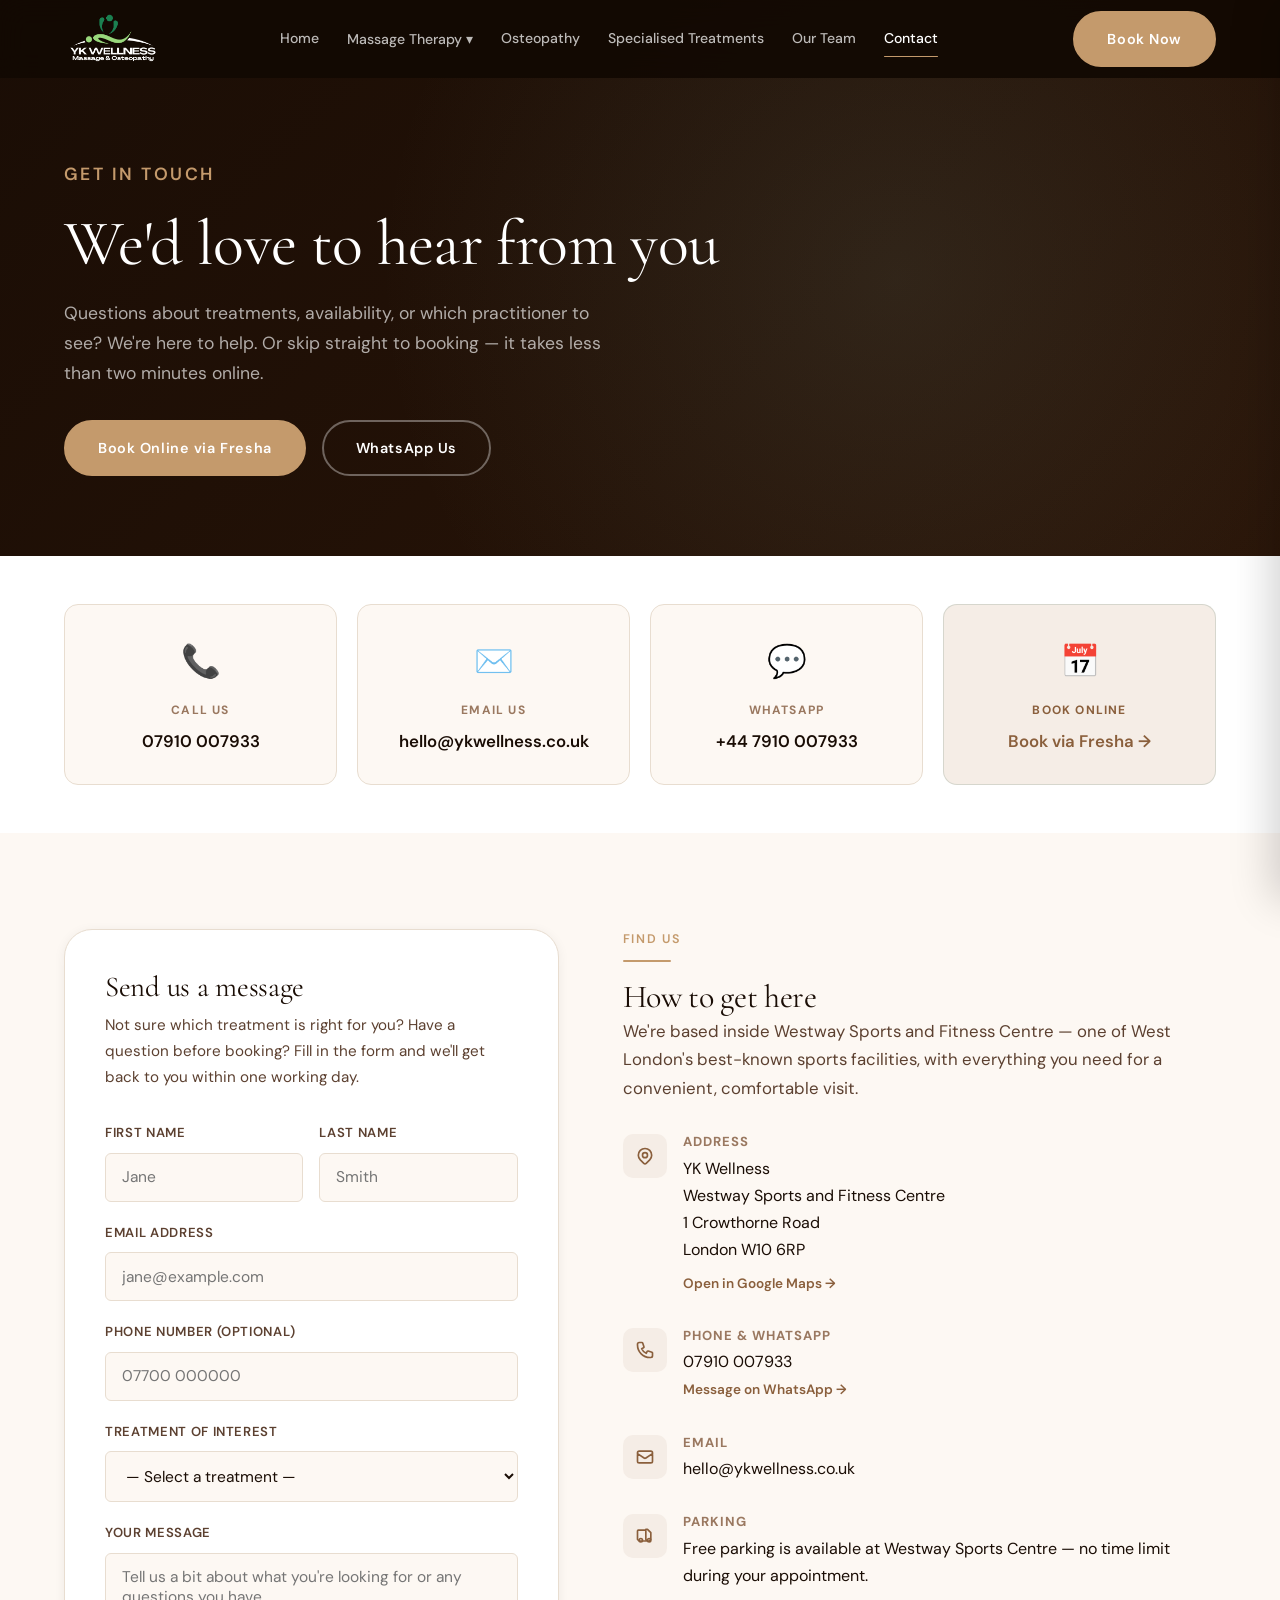
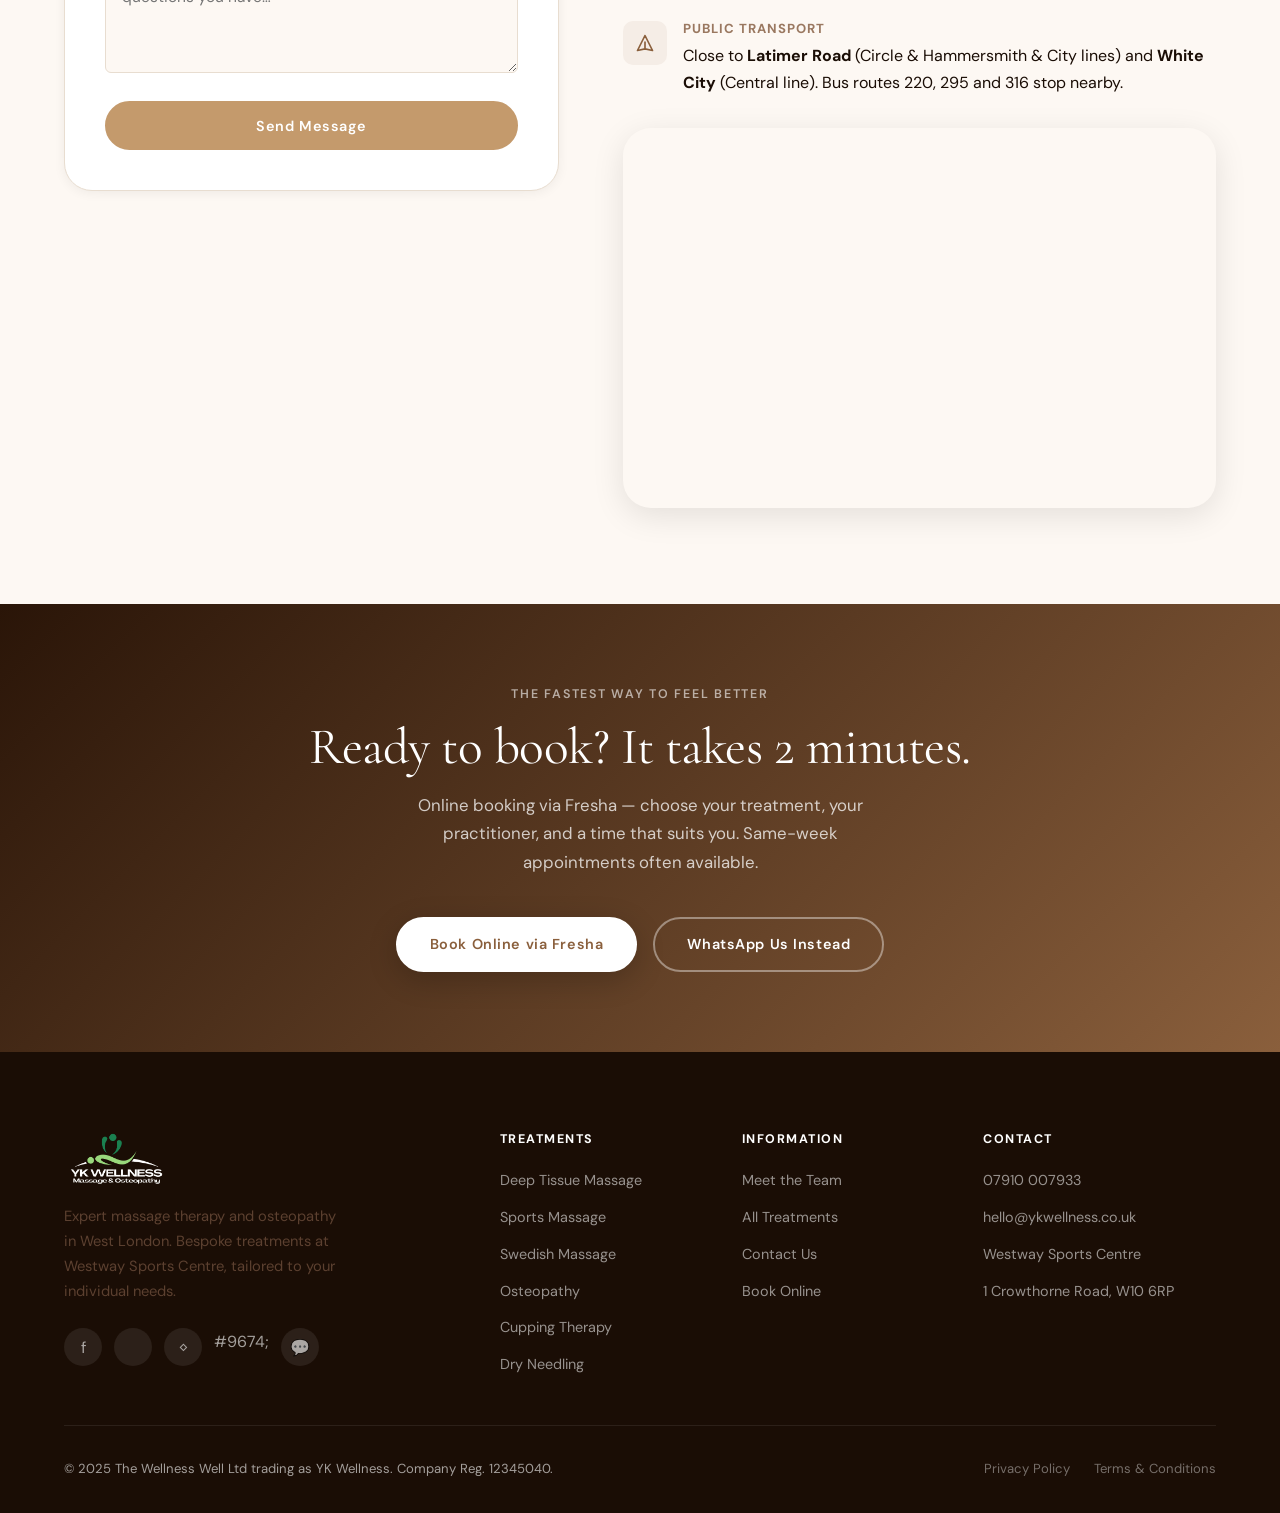
==== commit 02fab40d: "Newest updates from onder 1st gen" ====
--- a/contact.html
+++ b/contact.html
@@ -8,13 +8,14 @@
   <link rel="preconnect" href="https://fonts.googleapis.com" />
   <link rel="preconnect" href="https://fonts.gstatic.com" crossorigin />
   <link href="https://fonts.googleapis.com/css2?family=Cormorant+Garamond:ital,wght@0,300;0,400;0,600;1,300;1,400&family=DM+Sans:wght@400;500;600;700&display=swap" rel="stylesheet" />
+  <link rel="icon" href="LOGOYKW.png" type="image/png" />
   <link rel="stylesheet" href="style.css" />
 </head>
 <body>
 <nav class="nav" id="nav">
   <div class="container">
     <div class="nav__inner">
-      <a href="index.html" class="nav__logo">YK<span>Wellness</span></a>
+      <a href="index.html" class="nav__logo"><img src="LOGOYKW.png" alt="YK Wellness" class="nav__logo-img"></a>
       <div class="nav__links">
         <a href="index.html">Home</a>
         <div class="nav__dropdown">
@@ -37,7 +38,9 @@
     </div>
   </div>
 </nav>
+<div class="nav__mobile-overlay" id="mobileOverlay"></div>
 <div class="nav__mobile" id="mobileNav">
+  <button class="nav__mobile-close" id="mobileClose" aria-label="Close menu">&times;</button>
   <a href="index.html">Home</a>
   <a href="massage-therapy.html">Massage Therapy</a>
   <div class="nav__mobile-sub">
@@ -246,7 +249,7 @@
   <div class="container">
     <div class="footer-grid">
       <div class="footer-brand">
-        <a href="index.html" class="footer-logo">YK<span>Wellness</span></a>
+        <a href="index.html" class="footer-logo"><img src="LOGOYKW.png" alt="YK Wellness" style="height:56px;width:auto;"></a>
         <p>Expert massage therapy and osteopathy in West London. Bespoke treatments at Westway Sports Centre, tailored to your individual needs.</p>
         <div class="footer-social">
           <a href="https://www.facebook.com/ykwellness.london/" target="_blank" class="social-btn" aria-label="Facebook">f</a>
--- a/style.css
+++ b/style.css
@@ -3,16 +3,16 @@
    ============================================= */
 
 :root {
-  --ivory:     #faf8f5;
+  --ivory:     #fdf8f3;
   --white:     #ffffff;
-  --sand:      #e8e0d5;
-  --stone:     #c9bfb0;
-  --sage:      #7a9080;
-  --sage-dark: #5a6e60;
-  --sage-light:#e8eeea;
-  --charcoal:  #2a2a2a;
-  --mid:       #5c5c5c;
-  --light:     #9a9a9a;
+  --sand:      #e8ddd0;
+  --stone:     #c9b89a;
+  --sage:      #c49a6c;
+  --sage-dark: #8a5f3c;
+  --sage-light:#f5ede6;
+  --charcoal:  #1a0d05;
+  --mid:       #5c4030;
+  --light:     #9a7860;
   --accent:    #b5825a;
   --accent-lt: #f5ede6;
 
@@ -27,6 +27,7 @@
   --shadow-lg: 0 20px 60px rgba(0,0,0,0.14);
   --transition: all 0.3s cubic-bezier(0.4,0,0.2,1);
 }
+
 
 /* Reset */
 *, *::before, *::after { box-sizing: border-box; margin: 0; padding: 0; }
@@ -125,14 +126,15 @@
   top: 0; left: 0; right: 0;
   z-index: 1000;
   transition: var(--transition);
-  padding: 1.2rem 0;
+  padding: 0.7rem 0;
+  background: rgba(18, 9, 3, 0.92);
+  backdrop-filter: blur(14px);
+  -webkit-backdrop-filter: blur(14px);
 }
 .nav.scrolled {
-  background: rgba(250,248,245,0.96);
-  backdrop-filter: blur(12px);
-  -webkit-backdrop-filter: blur(12px);
-  box-shadow: 0 1px 0 rgba(0,0,0,0.06);
-  padding: 0.8rem 0;
+  background: rgba(18, 9, 3, 0.98);
+  box-shadow: 0 1px 0 rgba(255,255,255,0.06);
+  padding: 0.5rem 0;
 }
 .nav__inner {
   display: flex;
@@ -141,14 +143,15 @@
   gap: 2rem;
 }
 .nav__logo {
-  font-family: var(--font-serif);
-  font-size: 1.6rem;
-  font-weight: 600;
-  color: var(--charcoal);
-  letter-spacing: 0.02em;
   flex-shrink: 0;
-}
-.nav__logo span { color: var(--sage); }
+  display: flex;
+  align-items: center;
+}
+.nav__logo-img {
+  height: 52px;
+  width: auto;
+  display: block;
+}
 .nav__links {
   display: flex;
   align-items: center;
@@ -157,13 +160,13 @@
 .nav__links a {
   font-size: 0.88rem;
   font-weight: 500;
-  color: var(--mid);
+  color: rgba(255,255,255,0.72);
   padding: 0.4rem 0.75rem;
   border-radius: 6px;
   transition: var(--transition);
   position: relative;
 }
-.nav__links a:hover, .nav__links a.active { color: var(--charcoal); }
+.nav__links a:hover, .nav__links a.active { color: var(--white); }
 .nav__links a::after {
   content: '';
   position: absolute;
@@ -180,18 +183,19 @@
 .nav__dropdown { position: relative; }
 .nav__dropdown-menu {
   position: absolute;
-  top: calc(100% + 0.75rem);
+  top: 100%;
   left: 50%;
   transform: translateX(-50%) translateY(8px);
-  background: var(--white);
+  background: rgba(22, 11, 4, 0.97);
   border-radius: var(--radius-md);
   box-shadow: var(--shadow-lg);
-  padding: 0.75rem;
+  padding: 1.25rem 0.75rem 0.75rem; /* extra top padding fills the hover gap seamlessly */
   min-width: 220px;
   opacity: 0;
   pointer-events: none;
   transition: var(--transition);
-  border: 1px solid var(--sand);
+  border: 1px solid rgba(255,255,255,0.1);
+  backdrop-filter: blur(12px);
 }
 .nav__dropdown:hover .nav__dropdown-menu,
 .nav__dropdown:focus-within .nav__dropdown-menu {
@@ -204,11 +208,11 @@
   padding: 0.55rem 0.9rem;
   border-radius: 6px;
   font-size: 0.88rem;
-  color: var(--mid);
+  color: rgba(255,255,255,0.7);
   white-space: nowrap;
 }
 .nav__dropdown-menu a::after { display: none; }
-.nav__dropdown-menu a:hover { background: var(--sage-light); color: var(--sage-dark); }
+.nav__dropdown-menu a:hover { background: rgba(196,154,108,0.15); color: var(--sage); }
 
 .nav__cta { margin-left: 1rem; }
 .nav__hamburger {
@@ -223,42 +227,84 @@
 .nav__hamburger span {
   width: 24px;
   height: 2px;
-  background: var(--charcoal);
+  background: var(--white);
   border-radius: 2px;
   transition: var(--transition);
   display: block;
 }
 
-/* Mobile nav */
+/* Mobile nav — right-side drawer */
 .nav__mobile {
+  display: flex;
+  flex-direction: column;
+  position: fixed;
+  top: 0; right: 0; bottom: 0;
+  width: min(80vw, 340px);
+  background: #fff;
+  z-index: 1001;
+  padding: 1.5rem 1.75rem 2rem;
+  overflow-y: auto;
+  transform: translateX(100%);
+  transition: transform 0.32s cubic-bezier(0.4,0,0.2,1);
+  box-shadow: -8px 0 40px rgba(0,0,0,0.18);
+}
+.nav__mobile.open { transform: translateX(0); }
+
+/* Dark overlay behind drawer */
+.nav__mobile-overlay {
   display: none;
   position: fixed;
   inset: 0;
-  background: var(--white);
-  z-index: 999;
-  flex-direction: column;
-  padding: 6rem 2rem 3rem;
-  overflow-y: auto;
-}
-.nav__mobile.open { display: flex; }
+  background: rgba(0,0,0,0.5);
+  z-index: 1000;
+}
+.nav__mobile-overlay.open { display: block; }
+
+/* Close button */
+.nav__mobile-close {
+  align-self: flex-end;
+  background: none;
+  border: none;
+  font-size: 1.6rem;
+  cursor: pointer;
+  color: var(--charcoal);
+  line-height: 1;
+  padding: 0.25rem;
+  margin-bottom: 1.5rem;
+}
+
+/* Nav links in drawer */
 .nav__mobile a {
-  font-family: var(--font-serif);
-  font-size: 2rem;
+  font-family: var(--font-sans);
+  font-size: 1.15rem;
+  font-weight: 500;
   color: var(--charcoal);
-  padding: 0.6rem 0;
+  padding: 0.9rem 0;
   border-bottom: 1px solid var(--sand);
   display: block;
-}
-.nav__mobile a:last-child { border-bottom: none; }
-.nav__mobile .nav__mobile-sub {
-  padding-left: 1rem;
-}
+  text-decoration: none;
+}
+.nav__mobile a:last-of-type { border-bottom: none; }
+.nav__mobile .nav__mobile-sub { padding-left: 1rem; }
 .nav__mobile .nav__mobile-sub a {
-  font-family: var(--font-sans);
+  font-size: 0.95rem;
+  color: var(--mid);
+  padding: 0.55rem 0;
+}
+
+/* CTA button at bottom of drawer */
+.nav__mobile .btn {
+  margin-top: auto;
+  padding-top: 0;
+  width: 100%;
+  justify-content: center;
+  border-radius: 10px;
+  background: #1a0d05;
+  color: #fff;
+  border-color: #1a0d05;
   font-size: 1rem;
-  color: var(--mid);
-}
-.nav__mobile .btn { margin-top: 2rem; align-self: flex-start; }
+  padding: 1rem;
+}
 
 /* =============================================
    HERO
@@ -346,12 +392,190 @@
 }
 
 /* =============================================
+   HERO SLIDER
+   ============================================= */
+.hero-slider {
+  position: relative;
+  width: 100%;
+  background: #0f0804;
+  padding: 5.5rem 1.5rem 2rem;
+}
+
+.hero-slider__card {
+  position: relative;
+  overflow: hidden;
+  border-radius: 18px;
+}
+
+.hero-slide {
+  position: absolute;
+  inset: 0;
+  display: flex;
+  flex-direction: column;
+  justify-content: center;
+  opacity: 0;
+  transition: opacity 1s ease;
+  pointer-events: none;
+}
+.hero-slide.active {
+  opacity: 1;
+  pointer-events: auto;
+  position: relative;
+  min-height: 680px;
+}
+
+.hero-slide__img {
+  position: absolute;
+  inset: 0;
+  background: linear-gradient(135deg, #1a0d05 0%, #2a1508 40%, #3a1d0a 70%, #4a2c14 100%);
+  background-size: cover;
+  background-position: center;
+}
+/* Slide-specific images — save photos into the Claud folder with these names */
+.hero-slide:nth-child(1) .hero-slide__img { background-image: url('Slide.1.jpeg'); }
+.hero-slide:nth-child(2) .hero-slide__img { background-image: url('Slide.2.jpeg'); }
+.hero-slide:nth-child(3) .hero-slide__img { background-image: url('Slide.3.jpeg'); }
+
+.hero-slide__overlay {
+  position: absolute;
+  inset: 0;
+  background: linear-gradient(
+    to right,
+    rgba(12, 6, 2, 0.78) 0%,
+    rgba(12, 6, 2, 0.45) 55%,
+    rgba(12, 6, 2, 0.15) 100%
+  );
+}
+
+.hero-slide__content {
+  position: relative;
+  z-index: 2;
+  width: 100%;
+  max-width: 1200px;
+  margin: 0 auto;
+  padding: 2rem 1.5rem;
+  text-align: left;
+}
+.hero-slide__content h1 {
+  color: #fff;
+  font-size: clamp(2.4rem, 5.5vw, 4.2rem);
+  font-weight: 300;
+  line-height: 1.05;
+  margin-bottom: 1rem;
+  max-width: 560px;
+}
+.hero-slide__sub {
+  color: rgba(255,255,255,0.72);
+  font-size: 1rem;
+  max-width: 440px;
+  margin-bottom: 1.75rem;
+  line-height: 1.7;
+}
+
+.btn-slide {
+  display: inline-flex;
+  align-items: center;
+  gap: 0.4rem;
+  background: rgba(196,154,108,0.28);
+  color: #fff;
+  border: 1px solid rgba(255,255,255,0.38);
+  padding: 0.7rem 1.6rem;
+  border-radius: 8px;
+  font-size: 0.93rem;
+  font-family: var(--font-sans);
+  font-weight: 500;
+  cursor: pointer;
+  text-decoration: none;
+  backdrop-filter: blur(6px);
+  transition: background 0.25s, border-color 0.25s;
+}
+.btn-slide:hover {
+  background: rgba(196,154,108,0.48);
+  border-color: rgba(255,255,255,0.6);
+  color: #fff;
+}
+
+/* Arrows */
+.hero-slider__arrow {
+  position: absolute;
+  top: 50%;
+  transform: translateY(-50%);
+  z-index: 10;
+  background: rgba(255,255,255,0.1);
+  border: 1px solid rgba(255,255,255,0.22);
+  color: #fff;
+  width: 42px;
+  height: 42px;
+  border-radius: 50%;
+  font-size: 1.5rem;
+  line-height: 1;
+  cursor: pointer;
+  display: flex;
+  align-items: center;
+  justify-content: center;
+  transition: background 0.2s;
+  backdrop-filter: blur(6px);
+}
+.hero-slider__arrow:hover { background: rgba(255,255,255,0.22); }
+.hero-slider__arrow--prev { left: 1rem; }
+.hero-slider__arrow--next { right: 1rem; }
+
+/* Dots */
+.hero-slider__dots {
+  position: absolute;
+  bottom: 1.4rem;
+  left: 50%;
+  transform: translateX(-50%);
+  z-index: 10;
+  display: flex;
+  align-items: center;
+  gap: 0.6rem;
+}
+.hero-slider__dot {
+  width: 8px;
+  height: 8px;
+  border-radius: 50%;
+  border: none;
+  background: rgba(255,255,255,0.35);
+  cursor: pointer;
+  transition: background 0.25s, transform 0.25s;
+  padding: 0;
+}
+.hero-slider__dot.active {
+  background: #fff;
+  transform: scale(1.25);
+}
+
+/* On mobile: move arrows to bottom bar alongside dots */
+@media (max-width: 768px) {
+  .hero-slider__arrow {
+    top: auto;
+    bottom: 0.6rem;
+    transform: none;
+    width: 34px;
+    height: 34px;
+    font-size: 1.2rem;
+  }
+  .hero-slider__arrow--prev { left: auto; right: calc(50% + 3.5rem); }
+  .hero-slider__arrow--next { right: auto; left: calc(50% + 3.5rem); }
+  .hero-slide.active { min-height: 520px; }
+  .hero-slide__content { padding: 1.5rem 1rem; }
+  .hero-slide__content h1 { font-size: clamp(2.4rem, 9.5vw, 3.2rem); }
+}
+
+/* =============================================
    TRUST BAR
    ============================================= */
 .trust-bar {
   background: var(--white);
   border-bottom: 1px solid var(--sand);
   padding: 1.2rem 0;
+  overflow: hidden;
+}
+.trust-bar__track {
+  max-width: 1200px;
+  margin: 0 auto;
+  padding: 0 1.5rem;
 }
 .trust-bar__inner {
   display: flex;
@@ -367,9 +591,34 @@
   font-size: 0.85rem;
   font-weight: 500;
   color: var(--mid);
+  white-space: nowrap;
+  flex-shrink: 0;
 }
 .trust-item svg { color: var(--sage); flex-shrink: 0; }
-.trust-divider { width: 1px; height: 20px; background: var(--sand); }
+.trust-divider { width: 1px; height: 20px; background: var(--sand); flex-shrink: 0; }
+
+/* Hide duplicate items on desktop */
+.trust-loop-only { display: none; }
+
+/* Mobile: horizontal auto-scroll ticker */
+@media (max-width: 768px) {
+  .trust-bar { padding: 0.9rem 0; }
+  .trust-bar__track { max-width: none; padding: 0; }
+  .trust-loop-only { display: flex; }
+  .trust-bar__inner {
+    flex-wrap: nowrap;
+    justify-content: flex-start;
+    gap: 2rem;
+    width: max-content;
+    animation: trustScroll 20s linear infinite;
+  }
+  .trust-bar__inner:hover { animation-play-state: paused; }
+}
+
+@keyframes trustScroll {
+  0%   { transform: translateX(0); }
+  100% { transform: translateX(-50%); }
+}
 
 /* =============================================
    SECTION HEADERS
@@ -458,14 +707,14 @@
 .treatment-card__link svg { transition: var(--transition); }
 
 /* Visual gradients */
-.vis-deep    { background: linear-gradient(135deg, #2d3d35, #4a5f54); }
-.vis-sports  { background: linear-gradient(135deg, #1a2e3a, #2d4a5a); }
-.vis-swedish { background: linear-gradient(135deg, #3d3020, #5c4a30); }
-.vis-osteo   { background: linear-gradient(135deg, #2a2040, #3d3060); }
-.vis-cupping { background: linear-gradient(135deg, #3a1a1a, #5a2a20); }
-.vis-needling{ background: linear-gradient(135deg, #1a2a3a, #2a3d4a); }
-.vis-cbd     { background: linear-gradient(135deg, #1a2d25, #2a4535); }
-.vis-lymph   { background: linear-gradient(135deg, #2a2d3a, #3a3d55); }
+.vis-deep    { background: linear-gradient(135deg, #2a1508, #4a2c14); }
+.vis-sports  { background: linear-gradient(135deg, #1a0d05, #3a1d0a); }
+.vis-swedish { background: linear-gradient(135deg, #2a1508, #3a1d0a); }
+.vis-osteo   { background: linear-gradient(135deg, #1a0d05, #2a1508); }
+.vis-cupping { background: linear-gradient(135deg, #2a1508, #4a2c14); }
+.vis-needling{ background: linear-gradient(135deg, #1a0d05, #2a1508); }
+.vis-cbd     { background: linear-gradient(135deg, #1a0d05, #2a1508); }
+.vis-lymph   { background: linear-gradient(135deg, #2a1508, #3a1d0a); }
 
 .vis-icon {
   font-size: 4rem;
@@ -488,7 +737,7 @@
   overflow: hidden;
 }
 .intro-split__box {
-  background: linear-gradient(135deg, #2d3d35 0%, #4a5f54 100%);
+  background: linear-gradient(135deg, #2a1508 0%, #4a2c14 100%);
   border-radius: var(--radius-lg);
   aspect-ratio: 4/5;
   display: flex;
@@ -632,7 +881,7 @@
 .visit-detail-item a:hover { color: var(--sage); }
 
 .map-placeholder {
-  background: linear-gradient(135deg, #2d3d35 0%, #4a5f54 100%);
+  background: linear-gradient(135deg, #2a1508 0%, #4a2c14 100%);
   border-radius: var(--radius-lg);
   aspect-ratio: 4/3;
   display: flex;
@@ -657,7 +906,7 @@
    CTA BAND
    ============================================= */
 .cta-band {
-  background: linear-gradient(135deg, var(--sage-dark) 0%, var(--sage) 100%);
+  background: linear-gradient(135deg, #2a1508 0%, var(--sage-dark) 100%);
   padding: 5rem 0;
   text-align: center;
 }
@@ -670,7 +919,7 @@
    ============================================= */
 .page-hero {
   padding: 10rem 0 5rem;
-  background: linear-gradient(135deg, #1a2420, #2d3d35);
+  background: linear-gradient(135deg, #1a0d05, #2a1508);
   position: relative;
   overflow: hidden;
 }
@@ -733,13 +982,14 @@
 }
 .team-card:hover { box-shadow: var(--shadow-md); transform: translateY(-3px); }
 .team-card__avatar {
-  height: 200px;
+  height: 320px;
   display: flex;
   align-items: center;
   justify-content: center;
   font-size: 5rem;
-  background: linear-gradient(135deg, #2d3d35, #4a5f54);
+  background: linear-gradient(135deg, #2a1508, #4a2c14);
   position: relative;
+  overflow: hidden;
 }
 .team-card__avatar-initials {
   width: 80px; height: 80px;
@@ -757,7 +1007,7 @@
   width: 100%;
   height: 100%;
   object-fit: cover;
-  object-position: top center;
+  object-position: center top;
   display: block;
 }
 .team-card__body { padding: 1.8rem; }
@@ -870,7 +1120,7 @@
 .form-group textarea:focus {
   border-color: var(--sage);
   background: var(--white);
-  box-shadow: 0 0 0 3px rgba(122,144,128,0.15);
+  box-shadow: 0 0 0 3px rgba(196,154,108,0.18);
 }
 .form-group textarea { min-height: 120px; resize: vertical; }
 .form-row { display: grid; grid-template-columns: 1fr 1fr; gap: 1rem; }
@@ -893,13 +1143,10 @@
 }
 .footer-brand { max-width: 280px; }
 .footer-logo {
-  font-family: var(--font-serif);
-  font-size: 1.8rem;
-  color: var(--white);
+  display: block;
   margin-bottom: 1rem;
-  display: block;
-}
-.footer-logo span { color: var(--sage); }
+}
+.footer-logo img { height: 56px; width: auto; }
 .footer-brand p { font-size: 0.92rem; line-height: 1.7; margin-bottom: 1.5rem; }
 .footer-social { display: flex; gap: 0.75rem; }
 .social-btn {
@@ -941,10 +1188,300 @@
 .footer-bottom a { color: rgba(255,255,255,0.4); transition: var(--transition); }
 .footer-bottom a:hover { color: rgba(255,255,255,0.8); }
 
+/* Social icon SVGs */
+.social-btn svg { width: 16px; height: 16px; fill: currentColor; display: block; }
+
+/* Back-to-top floating button */
+.back-to-top {
+  position: fixed;
+  bottom: 2rem;
+  right: 1.5rem;
+  width: 40px; height: 40px;
+  border-radius: 50%;
+  background: transparent;
+  border: 1.5px solid rgba(196,154,108,0.5);
+  cursor: pointer;
+  display: flex;
+  align-items: center;
+  justify-content: center;
+  opacity: 0;
+  transform: translateY(12px);
+  transition: opacity 0.3s, transform 0.3s, border-color 0.2s;
+  pointer-events: none;
+  z-index: 900;
+}
+.back-to-top svg { width: 16px; height: 16px; stroke: var(--sage); fill: none; stroke-width: 2; stroke-linecap: round; stroke-linejoin: round; }
+.back-to-top.visible { opacity: 1; transform: translateY(0); pointer-events: all; }
+.back-to-top:hover { border-color: var(--sage); }
+@media (max-width: 768px) { .back-to-top { display: none; } }
+
+/* ── Cookie Banner ──────────────────────────────── */
+.cookie-banner {
+  position: fixed;
+  bottom: 1.5rem;
+  left: 50%;
+  transform: translateX(-50%) translateY(120%);
+  width: calc(100% - 3rem);
+  max-width: 560px;
+  background: rgba(18, 9, 3, 0.96);
+  backdrop-filter: blur(16px);
+  -webkit-backdrop-filter: blur(16px);
+  border: 1px solid rgba(196,154,108,0.2);
+  border-radius: 16px;
+  z-index: 9999;
+  transition: transform 0.45s cubic-bezier(0.34, 1.56, 0.64, 1), opacity 0.3s;
+  opacity: 0;
+  box-shadow: 0 8px 40px rgba(0,0,0,0.35);
+}
+.cookie-banner.show {
+  transform: translateX(-50%) translateY(0);
+  opacity: 1;
+}
+.cookie-banner__inner {
+  display: flex;
+  align-items: center;
+  justify-content: space-between;
+  gap: 1.5rem;
+  padding: 1rem 1.25rem;
+  flex-wrap: wrap;
+}
+.cookie-banner__inner p {
+  font-size: 0.82rem;
+  color: rgba(255,255,255,0.65);
+  margin: 0;
+  line-height: 1.5;
+  flex: 1;
+  min-width: 180px;
+}
+.cookie-banner__inner p a {
+  color: var(--sage);
+  text-decoration: underline;
+  text-underline-offset: 2px;
+}
+.cookie-banner__actions {
+  display: flex;
+  gap: 0.6rem;
+  flex-shrink: 0;
+}
+.cookie-banner__decline {
+  background: transparent;
+  border: 1px solid rgba(255,255,255,0.18);
+  color: rgba(255,255,255,0.5);
+  font-size: 0.8rem;
+  font-family: var(--font-sans);
+  font-weight: 600;
+  padding: 0.5rem 1rem;
+  border-radius: 100px;
+  cursor: pointer;
+  transition: border-color 0.2s, color 0.2s;
+}
+.cookie-banner__decline:hover {
+  border-color: rgba(255,255,255,0.4);
+  color: rgba(255,255,255,0.8);
+}
+.cookie-banner__accept {
+  background: var(--sage);
+  border: 1px solid var(--sage);
+  color: #fff;
+  font-size: 0.8rem;
+  font-family: var(--font-sans);
+  font-weight: 600;
+  padding: 0.5rem 1.2rem;
+  border-radius: 100px;
+  cursor: pointer;
+  transition: background 0.2s, border-color 0.2s;
+}
+.cookie-banner__accept:hover {
+  background: var(--sage-dark);
+  border-color: var(--sage-dark);
+}
+
+/* =============================================
+   TREATMENT QUIZ
+   ============================================= */
+.quiz-wrap {
+  max-width: 680px;
+  margin: 0 auto;
+  background: var(--white);
+  border-radius: var(--radius-lg);
+  border: 1px solid var(--sand);
+  box-shadow: var(--shadow-md);
+  overflow: hidden;
+}
+
+.quiz-progress {
+  height: 4px;
+  background: var(--sand);
+}
+.quiz-progress__bar {
+  height: 100%;
+  background: var(--sage);
+  width: 33.33%;
+  transition: width 0.5s ease;
+  border-radius: 0 2px 2px 0;
+}
+
+.quiz-step {
+  display: none;
+  padding: 2.5rem 2.5rem 1.5rem;
+  animation: quizFadeIn 0.4s ease;
+}
+.quiz-step.active { display: block; }
+
+@keyframes quizFadeIn {
+  from { opacity: 0; transform: translateX(24px); }
+  to   { opacity: 1; transform: translateX(0); }
+}
+
+.quiz-q {
+  font-family: var(--font-serif);
+  font-size: 1.6rem;
+  color: var(--charcoal);
+  margin-bottom: 1.5rem;
+  line-height: 1.25;
+}
+
+.quiz-options {
+  display: grid;
+  grid-template-columns: 1fr 1fr;
+  gap: 0.75rem;
+}
+
+.quiz-opt {
+  background: var(--ivory);
+  border: 1.5px solid var(--sand);
+  border-radius: var(--radius-md);
+  padding: 0.9rem 1.1rem;
+  font-family: var(--font-sans);
+  font-size: 0.92rem;
+  font-weight: 500;
+  color: var(--charcoal);
+  cursor: pointer;
+  text-align: left;
+  transition: var(--transition);
+  line-height: 1.4;
+}
+.quiz-opt:hover {
+  border-color: var(--sage);
+  background: var(--sage-light);
+  color: var(--sage-dark);
+  transform: translateY(-2px);
+  box-shadow: var(--shadow-sm);
+}
+.quiz-opt.selected {
+  border-color: var(--sage);
+  background: var(--sage-light);
+  color: var(--sage-dark);
+}
+
+.quiz-counter {
+  text-align: center;
+  font-size: 0.78rem;
+  font-weight: 600;
+  letter-spacing: 0.1em;
+  text-transform: uppercase;
+  color: var(--light);
+  padding: 1rem 2.5rem 1.5rem;
+}
+
+/* Result card */
+.quiz-result {
+  text-align: center;
+  padding: 3rem 2.5rem 2rem;
+}
+.quiz-result__icon {
+  font-size: 3.5rem;
+  margin-bottom: 1rem;
+}
+.quiz-result .eyebrow { margin-bottom: 0.5rem; }
+.quiz-result h3 {
+  font-size: 2rem;
+  color: var(--charcoal);
+  margin-bottom: 0.75rem;
+}
+.quiz-result p {
+  font-size: 1rem;
+  max-width: 440px;
+  margin: 0 auto 2rem;
+  color: var(--mid);
+}
+.quiz-result__actions {
+  display: flex;
+  gap: 1rem;
+  justify-content: center;
+  flex-wrap: wrap;
+}
+.quiz-restart { cursor: pointer; }
+
+@media (max-width: 600px) {
+  .quiz-options { grid-template-columns: 1fr; }
+  .quiz-step { padding: 2rem 1.5rem 1rem; }
+  .quiz-result { padding: 2rem 1.5rem 1.5rem; }
+  .quiz-q { font-size: 1.3rem; }
+}
+
 /* =============================================
    UTILITIES
    ============================================= */
 .bg-ivory  { background: var(--ivory); }
+
+/* Quiz section tighter padding */
+.quiz-section { padding: 2rem 0 1.5rem; }
+
+/* Treatment recommender promo banner */
+.quiz-promo {
+  max-width: 680px;
+  margin: 0 auto;
+  background: linear-gradient(135deg, #2a1508 0%, #4a2c14 100%);
+  border-radius: var(--radius-lg);
+  padding: 1.6rem 2rem;
+  display: flex;
+  align-items: center;
+  justify-content: space-between;
+  gap: 1.5rem;
+  flex-wrap: wrap;
+}
+.quiz-promo__text {
+  display: flex;
+  align-items: center;
+  gap: 1rem;
+}
+.quiz-promo__icon {
+  font-size: 1.8rem;
+  flex-shrink: 0;
+}
+.quiz-promo__copy p {
+  font-family: var(--font-sans);
+  font-size: 0.8rem;
+  font-weight: 600;
+  letter-spacing: 0.1em;
+  text-transform: uppercase;
+  color: rgba(255,255,255,0.5);
+  margin-bottom: 0.2rem;
+}
+.quiz-promo__copy strong {
+  font-family: var(--font-serif);
+  font-size: 1.25rem;
+  color: #fff;
+  font-weight: 400;
+  line-height: 1.3;
+}
+.quiz-promo .btn {
+  background: var(--sage);
+  color: #fff;
+  border-color: var(--sage);
+  font-size: 0.85rem;
+  padding: 0.7rem 1.5rem;
+  flex-shrink: 0;
+}
+.quiz-promo .btn:hover {
+  background: var(--sage-dark);
+  border-color: var(--sage-dark);
+}
+@media (max-width: 600px) {
+  .quiz-promo { flex-direction: column; align-items: flex-start; }
+  .quiz-promo .btn { width: 100%; justify-content: center; }
+}
 .bg-white  { background: var(--white); }
 .bg-sage   { background: var(--sage-light); }
 .text-center { text-align: center; }
